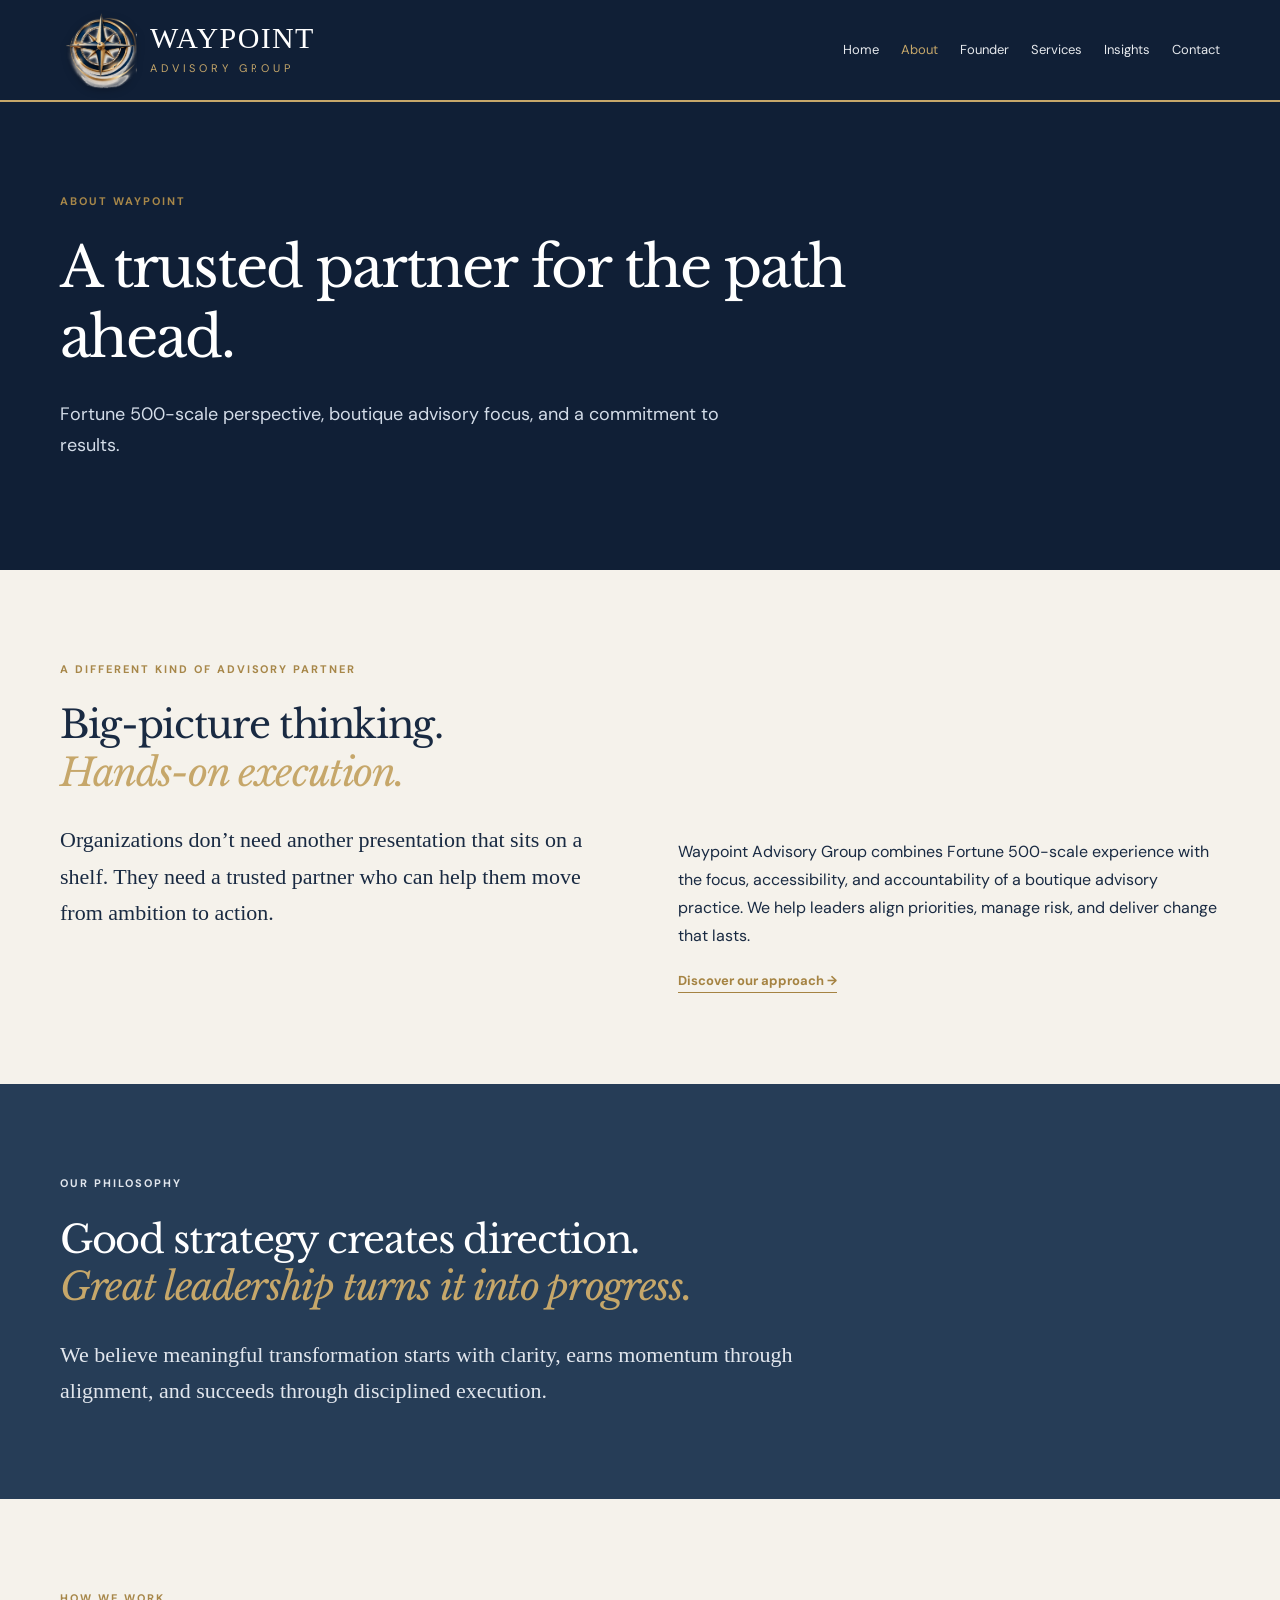
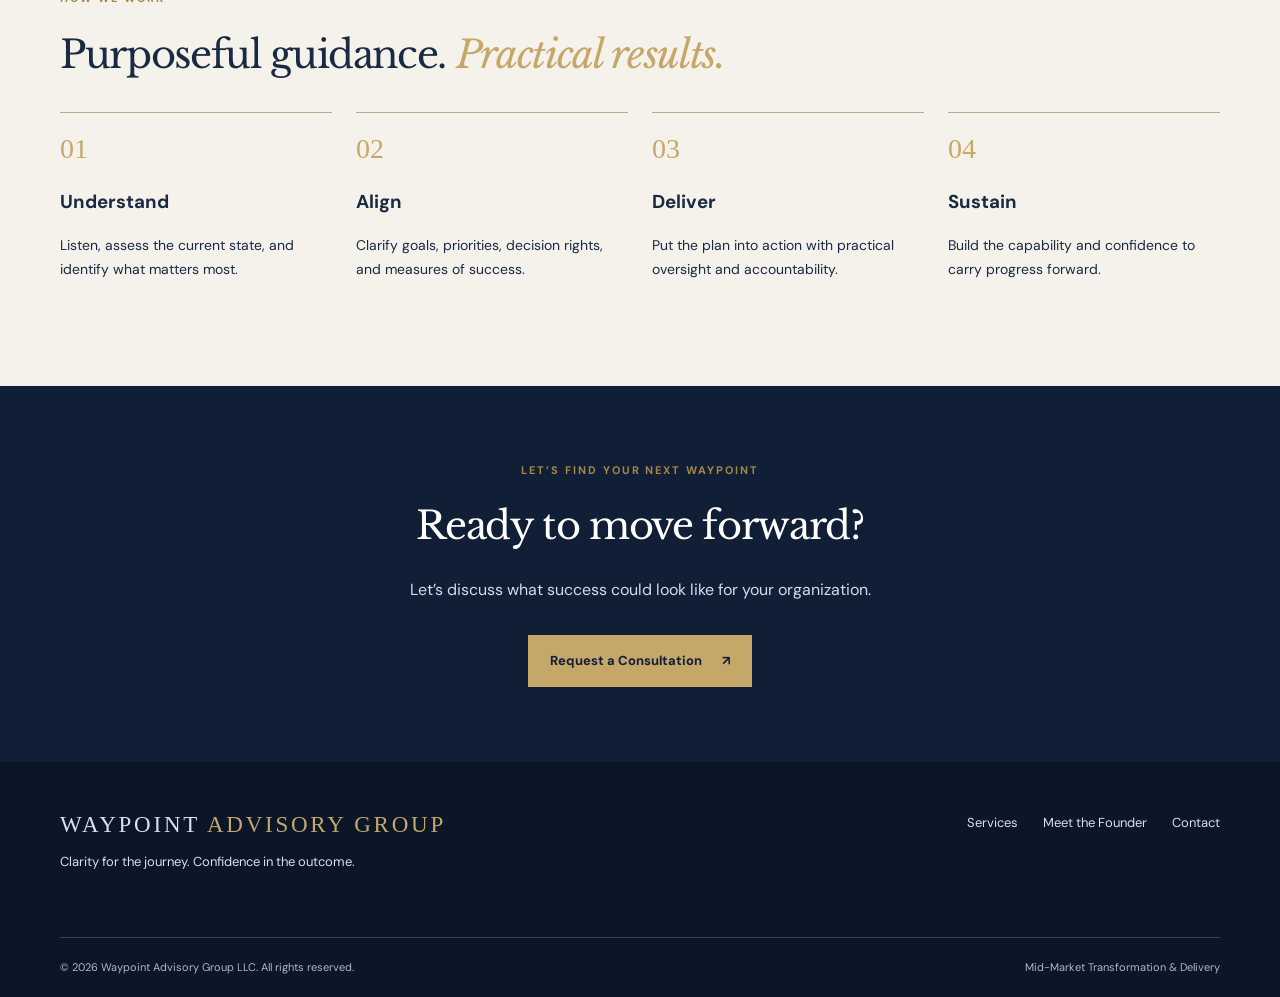
==== about.html @ d9dea349 "Add files via upload" ====
<!doctype html><html lang="en"><head><meta charset="utf-8"><meta name="viewport" content="width=device-width,initial-scale=1"><meta name="theme-color" content="#101f36"><meta name="description" content="Learn about the mission, philosophy and practical approach of Waypoint Advisory Group."><title>About Waypoint | Waypoint Advisory Group</title><link rel="icon" href="assets/favicon.svg" type="image/svg+xml"><link rel="stylesheet" href="styles.css"></head><body><a class="skip" href="#main">Skip to content</a><header class="header"><div class="wrap header-inner"><a class="brand" href="index.html" aria-label="Waypoint Advisory Group home"><img class="brand-compass" src="assets/waypoint-compass-navy-gold.png" alt="" aria-hidden="true"><span class="brand-type"><strong>WAYPOINT</strong><small>ADVISORY GROUP</small></span></a><button class="menu-toggle" aria-expanded="false" aria-controls="main-nav">Menu ☰</button><nav id="main-nav" aria-label="Main navigation"><a href="index.html" >Home</a><a href="about.html" aria-current="page">About</a><a href="founder.html" >Founder</a><a href="services.html" >Services</a><a href="insights.html" >Insights</a><a href="contact.html" >Contact</a></nav></div></header><main id="main"><section class="page-banner"><div class="wrap"><p class="eyebrow">ABOUT WAYPOINT</p><h1>A trusted partner for the path ahead.</h1><p>Fortune 500-scale perspective, boutique advisory focus, and a commitment to results.</p></div></section><section class="section "><div class="wrap"><p class="eyebrow">A DIFFERENT KIND OF ADVISORY PARTNER</p><h2>Big-picture thinking.<br><em>Hands-on execution.</em></h2><div class="two-col"><p class="statement">Organizations don’t need another presentation that sits on a shelf. They need a trusted partner who can help them move from ambition to action.</p><div><p>Waypoint Advisory Group combines Fortune 500-scale experience with the focus, accessibility, and accountability of a boutique advisory practice. We help leaders align priorities, manage risk, and deliver change that lasts.</p><a class="inline-link" href="about.html">Discover our approach →</a></div></div></div></section><section class="section dark"><div class="wrap"><p class="eyebrow">OUR PHILOSOPHY</p><h2>Good strategy creates direction.<br><em>Great leadership turns it into progress.</em></h2><p class="statement narrow">We believe meaningful transformation starts with clarity, earns momentum through alignment, and succeeds through disciplined execution.</p></div></section><section class="section "><div class="wrap"><p class="eyebrow">HOW WE WORK</p><h2>Purposeful guidance. <em>Practical results.</em></h2><div class="steps"><article><span>01</span><h3>Understand</h3><p>Listen, assess the current state, and identify what matters most.</p></article><article><span>02</span><h3>Align</h3><p>Clarify goals, priorities, decision rights, and measures of success.</p></article><article><span>03</span><h3>Deliver</h3><p>Put the plan into action with practical oversight and accountability.</p></article><article><span>04</span><h3>Sustain</h3><p>Build the capability and confidence to carry progress forward.</p></article></div></div></section><section class="cta"><div class="wrap"><p class="eyebrow">LET’S FIND YOUR NEXT WAYPOINT</p><h2>Ready to move forward?</h2><p>Let’s discuss what success could look like for your organization.</p><a class="btn" href="contact.html">Request a Consultation <span aria-hidden="true">↗</span></a></div></section></main><footer><div class="wrap footer-main"><div><div class="footer-title">WAYPOINT <span>ADVISORY GROUP</span></div><p>Clarity for the journey. Confidence in the outcome.</p></div><div><a href="services.html">Services</a><a href="founder.html">Meet the Founder</a><a href="contact.html">Contact</a></div></div><div class="wrap footer-bottom"><span>© <span id="year">2026</span> Waypoint Advisory Group LLC. All rights reserved.</span><span>Mid-Market Transformation & Delivery</span></div></footer><script src="script.js"></script></body></html>
---- styles.css ----
@import url('https://fonts.googleapis.com/css2?family=DM+Sans:wght@400;500;600;700&family=Libre+Baskerville:ital,wght@0,400;1,400&display=swap');
:root{--navy:#101f36;--navy2:#263d57;--gold:#c6a76a;--cream:#f5f2eb;--ink:#192a42;--muted:#58677a;--line:#ddd9d0}*{box-sizing:border-box}html{scroll-behavior:smooth}body{margin:0;font:16px/1.75 'DM Sans',Arial,sans-serif;color:var(--ink);background:var(--cream)}a{color:inherit;text-decoration:none}.wrap{width:min(1160px,calc(100% - 44px));margin:auto}.skip{position:absolute;left:-9999px}.skip:focus{left:12px;top:12px;background:white;padding:10px;z-index:100}.header{background:var(--navy);border-bottom:1px solid #ffffff25;position:relative;z-index:10}.header-inner{display:flex;align-items:center;justify-content:space-between;min-height:90px;gap:20px}.brand{display:flex;gap:12px;align-items:center;color:white}.mark{font-size:42px;color:var(--gold);line-height:1}.brand strong{display:block;font:24px Georgia,serif;letter-spacing:.16em;line-height:1.2}.brand small{display:block;font-size:10px;letter-spacing:.24em;color:var(--gold)}nav{display:flex;gap:22px;align-items:center}nav a{color:#e6e9ed;font-size:13px}nav a:hover,nav a[aria-current]{color:var(--gold)}.menu-toggle{display:none}h1,h2{font-family:'Libre Baskerville',Georgia,serif;font-weight:400;line-height:1.24;letter-spacing:-.035em}h1{font-size:clamp(38px,4.4vw,66px);margin:0 0 26px}h2{font-size:clamp(30px,3vw,46px);margin:0 0 26px}h1 em,h2 em{color:var(--gold);font-weight:400}.eyebrow{color:#a78749;font-size:11px;font-weight:700;letter-spacing:.18em;margin:0 0 22px}.hero,.page-banner{background:var(--navy);color:white}.hero{overflow:hidden}.hero-layout{display:grid;grid-template-columns:1.2fr .8fr;align-items:center;gap:45px;min-height:620px}.hero .lead{max-width:610px;color:#d3dce8;font-size:18px}.hero-visual{background:radial-gradient(circle at 50% 50%,#3b536c 0%,#101f36 69%);padding:32px;border-radius:50%;display:grid;place-items:center}.hero-visual img{width:100%;height:auto;object-fit:contain;mix-blend-mode:screen}.actions{display:flex;align-items:center;gap:28px;flex-wrap:wrap;margin:36px 0 50px}.btn{display:inline-flex;align-items:center;gap:20px;background:var(--gold);color:var(--navy);font-size:13px;font-weight:700;padding:15px 22px}.btn:hover{background:#dfc18b}.subtle-link{font-size:13px;border-bottom:1px solid #ffffff80;padding-bottom:4px}.proof{border-top:1px solid #ffffff40;padding-top:22px;display:flex;gap:36px}.proof>div{display:flex;align-items:center;gap:12px}.proof strong{font:32px Georgia,serif;color:var(--gold)}.proof span{font-size:12px;line-height:1.5;color:#d3dce8;max-width:160px}.section{padding:90px 0}.section.dark{background:var(--navy2);color:white}.section.dark p{color:#e1e6ed}.two-col{display:grid;grid-template-columns:1fr 1fr;gap:75px}.statement{font:22px/1.65 Georgia,serif;margin:0}.narrow{max-width:800px}.inline-link,.service-card a{color:#a58342;font-size:13px;font-weight:700;border-bottom:1px solid currentColor;padding-bottom:3px}.cards{display:grid;grid-template-columns:repeat(4,1fr);gap:16px;margin-top:38px}.service-card{background:white;color:var(--ink);padding:28px 24px;border-top:3px solid var(--gold);box-shadow:0 10px 30px #101f360b}.number{font:20px Georgia,serif;color:#b3975e}.service-card h3{font:21px/1.4 Georgia,serif;margin:25px 0 12px}.service-card p{font-size:13px;color:var(--muted);min-height:145px}.founder-feature{background:#e9e6df}.feature-grid,.bio-grid{display:grid;grid-template-columns:.8fr 1.2fr;gap:80px;align-items:center}.feature-grid>img,.portrait{width:100%;height:auto;max-height:540px;object-fit:cover;object-position:center 22%;box-shadow:18px 18px 0 #d7c6a7}.feature-grid p,.bio-grid p{color:var(--muted)}.book-feature{display:grid;grid-template-columns:.7fr 1.3fr;align-items:center;gap:85px;max-width:950px}.book-feature img{width:min(100%,310px);box-shadow:16px 16px 0 #d7c6a7}.book-feature p{max-width:560px}.coming{display:inline-block;font-size:11px;letter-spacing:.13em;font-weight:700;color:#a58342;margin-top:18px}.steps{display:grid;grid-template-columns:repeat(4,1fr);gap:24px;margin-top:34px}.steps article{border-top:1px solid #b6a98e;padding-top:20px}.steps span{color:var(--gold);font:28px Georgia,serif}.steps h3{margin-bottom:8px}.steps p{font-size:14px}.page-banner{padding:90px 0}.page-banner .wrap{max-width:1160px}.page-banner h1{max-width:850px}.page-banner p:last-child{color:#d3dce8;max-width:720px;font-size:18px}.cta{background:var(--navy);color:white;text-align:center;padding:75px 0}.cta p:not(.eyebrow){color:#d3dce8}.cta .btn{margin-top:15px}.contact-panel{max-width:740px;padding:40px;background:white;border-top:4px solid var(--gold)}.notice{background:#f5f2eb;padding:16px;font-size:14px}footer{background:#0b1628;color:#d9e0e9}.footer-main{padding:50px 0;display:flex;justify-content:space-between;gap:30px}.footer-title{font:23px Georgia,serif;letter-spacing:.12em}.footer-title span{color:var(--gold)}.footer-main p{font-size:13px}.footer-main>div:last-child{display:flex;gap:25px;font-size:13px}.footer-bottom{border-top:1px solid #ffffff30;padding:20px 0;display:flex;justify-content:space-between;gap:18px;font-size:11px;color:#adb9c8}@media(max-width:960px){.cards{grid-template-columns:repeat(2,1fr)}.hero-layout{grid-template-columns:1fr}.hero-visual{display:none}.hero-layout{min-height:auto;padding-top:80px;padding-bottom:80px}.feature-grid,.bio-grid{gap:35px}nav{gap:12px}}@media(max-width:700px){.header-inner{min-height:76px}.brand strong{font-size:19px}.mark{font-size:32px}.menu-toggle{display:block;background:transparent;border:1px solid #ffffff70;color:white;padding:7px 12px}nav{display:none;position:absolute;top:76px;left:0;right:0;background:var(--navy);padding:20px;flex-direction:column;align-items:stretch}nav.open{display:flex}.section{padding:60px 0}.page-banner{padding:65px 0}.two-col,.feature-grid,.bio-grid,.book-feature{grid-template-columns:1fr;gap:28px}.cards,.steps{grid-template-columns:1fr}.service-card p{min-height:0}.proof{flex-direction:column;gap:14px}.footer-main,.footer-bottom{flex-direction:column}.footer-main>div:last-child{flex-direction:column;gap:8px}.book-feature img{max-width:260px}.contact-panel{padding:24px}}
/* Refined navy and champagne gold identity, matching the approved homepage direction */
.header{border-bottom:2px solid var(--gold)}.header-inner{min-height:100px}.brand{gap:12px;flex-shrink:0}.brand-compass{width:78px;height:78px;object-fit:contain;filter:drop-shadow(0 2px 4px #0005)}.brand-type strong{font:30px/1.05 Georgia,serif;letter-spacing:.045em}.brand-type small{font-size:11px;letter-spacing:.35em;margin-top:6px}.hero-cream{background:linear-gradient(100deg,#f7f3ec 0%,#f7f3ec 53%,#eee8dc 100%);color:var(--navy)}.hero-cream .hero-layout{width:min(1480px,calc(100% - 60px));grid-template-columns:1.05fr .85fr 1fr;gap:0;min-height:610px;position:relative}.hero-cream .hero-copy{position:relative;z-index:2;padding:65px 0 35px 16px}.hero-cream h1{font-size:clamp(42px,4.3vw,75px);line-height:1.1;margin-bottom:18px}.hero-cream h1 em{color:#ac8242;font-style:normal}.hero-cream .eyebrow{font-size:10px;letter-spacing:.14em}.hero-cream .lead{color:#39485c;max-width:480px;font-size:18px;line-height:1.65}.hero-cream .subtle-link{border-color:#7c8490}.hero-cream .proof{border-color:#d5c8b3;margin-top:0}.hero-cream .proof span{color:#4c5c70}.hero-cream .hero-visual{display:flex;background:none;border-radius:0;padding:0;position:relative;z-index:1;margin-left:-22px;margin-right:-45px}.hero-cream .hero-compass{width:100%;max-width:490px;mix-blend-mode:multiply;filter:drop-shadow(0 15px 20px #6d5a3928)}.hero-portrait{position:relative;min-height:610px;overflow:hidden}.hero-portrait>img{width:100%;height:100%;position:absolute;inset:0;object-fit:cover;object-position:center 24%}.hero-quote{position:absolute;right:0;bottom:0;left:0;background:linear-gradient(120deg,#101f36f2,#101f36);border-top:2px solid var(--gold);color:#fff;text-align:right;padding:23px 26px}.hero-quote em{font:italic 17px/1.5 Georgia,serif}.hero-quote span{display:block;font-size:12px;letter-spacing:.14em;margin-top:10px}.hero-quote small{color:var(--gold);font-size:10px}.hero-cream .actions{margin:28px 0 32px}.hero-cream .btn{border-radius:40px;box-shadow:0 7px 17px #57411e30}.hero-cream .proof strong{color:#a77c3b}
@media(max-width:1100px){.hero-cream .hero-layout{grid-template-columns:1.1fr .8fr;gap:12px}.hero-cream .hero-visual{display:none}.hero-portrait{min-height:570px}.brand-type strong{font-size:25px}.brand-compass{width:65px;height:65px}}
@media(max-width:700px){.header-inner{min-height:78px}.brand-compass{width:53px;height:53px}.brand-type strong{font-size:19px}.brand-type small{font-size:8px;letter-spacing:.2em}.hero-cream .hero-layout{width:min(100% - 32px,550px);grid-template-columns:1fr;gap:0;padding:0}.hero-cream .hero-copy{padding:50px 0 32px}.hero-cream h1{font-size:clamp(40px,10vw,58px)}.hero-cream .hero-portrait{min-height:390px}.hero-cream .hero-portrait>img{object-position:center 20%}.hero-cream .proof{flex-direction:row;gap:15px}.hero-cream .proof>div{align-items:flex-start;flex-direction:column}.hero-cream .proof strong{font-size:25px}.hero-cream .actions{gap:18px}.hero-cream .hero-quote{padding:14px 20px}}
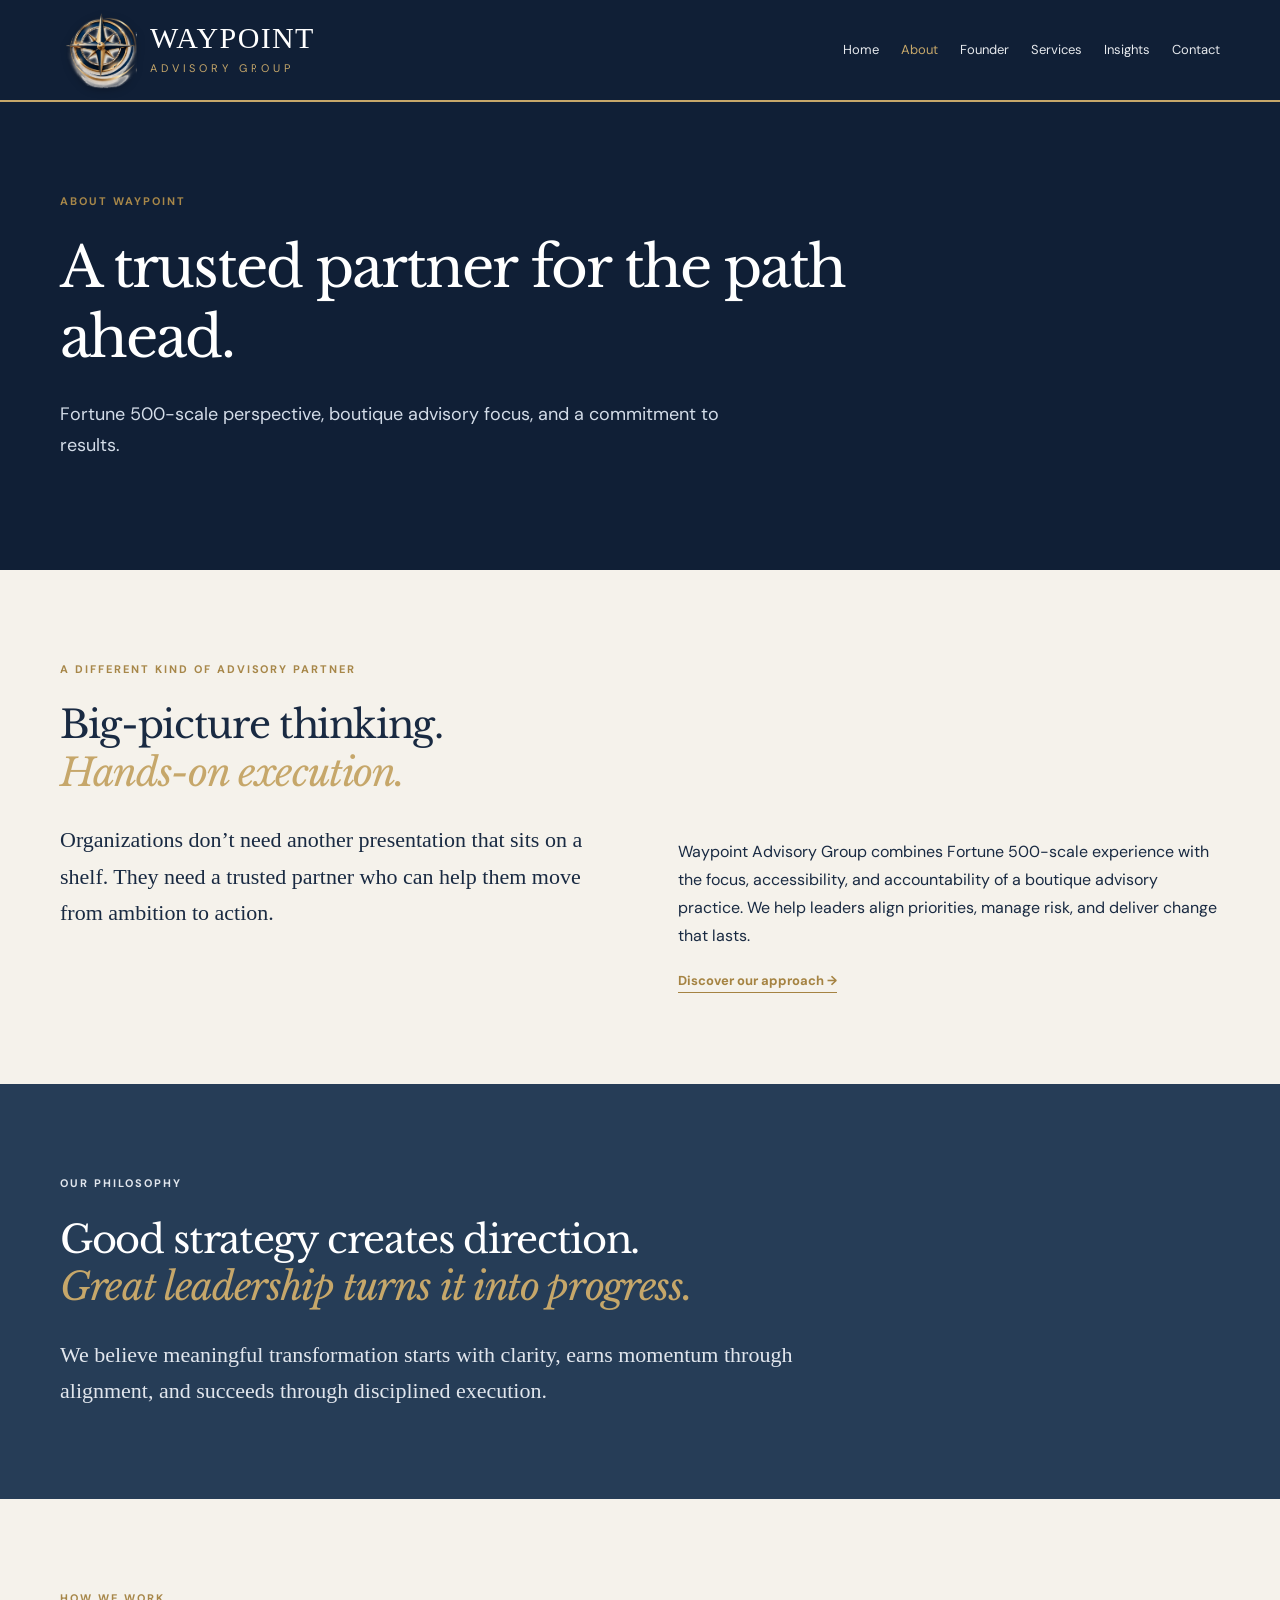
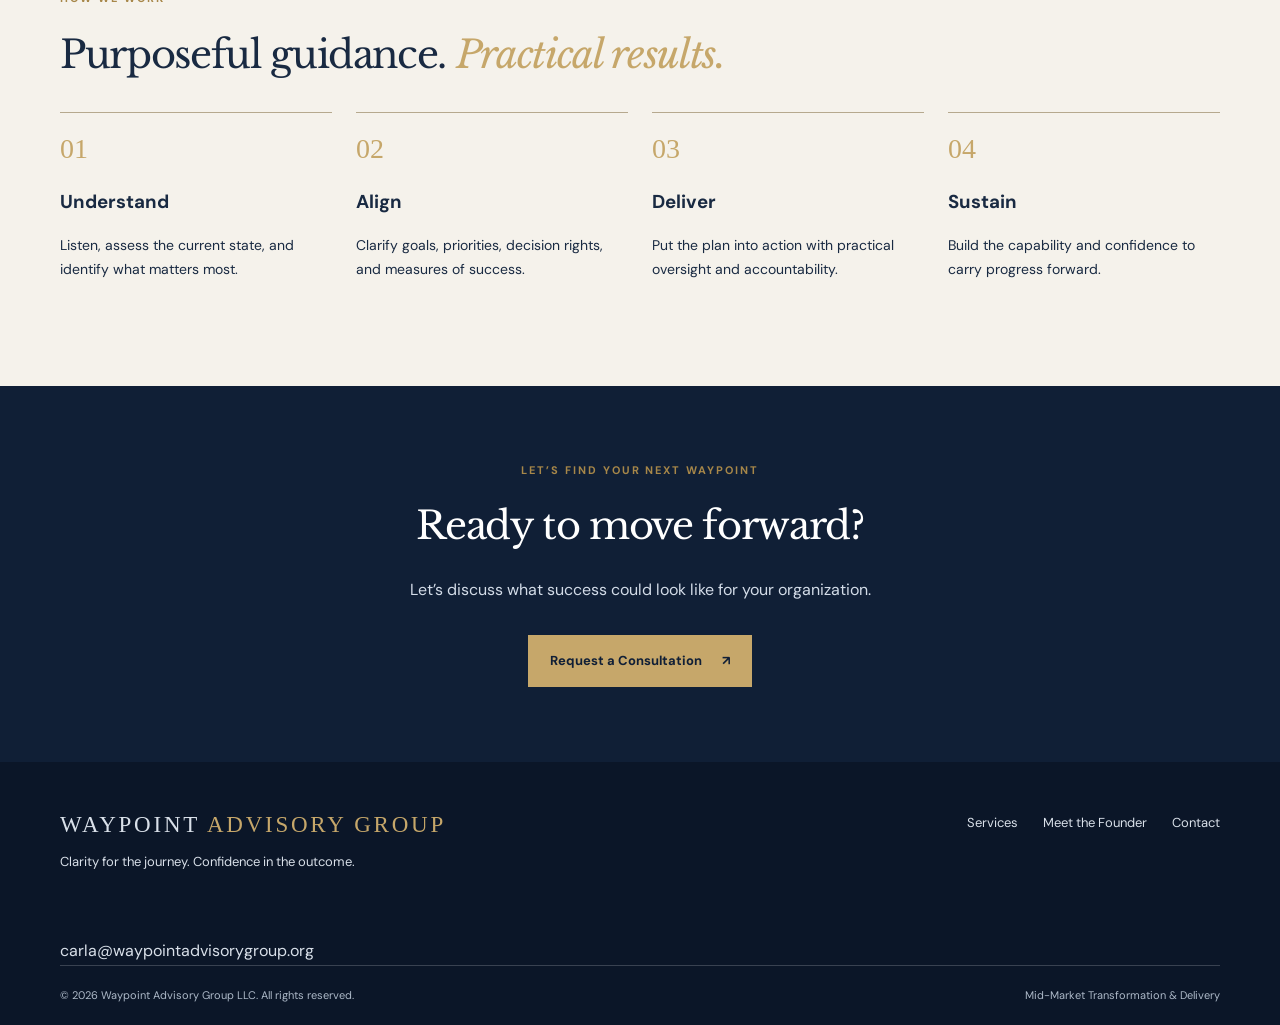
==== commit d8e0498c: "Add official Waypoint contact email to footer" ====
--- a/about.html
+++ b/about.html
@@ -1 +1 @@
-<!doctype html><html lang="en"><head><meta charset="utf-8"><meta name="viewport" content="width=device-width,initial-scale=1"><meta name="theme-color" content="#101f36"><meta name="description" content="Learn about the mission, philosophy and practical approach of Waypoint Advisory Group."><title>About Waypoint | Waypoint Advisory Group</title><link rel="icon" href="assets/favicon.svg" type="image/svg+xml"><link rel="stylesheet" href="styles.css"></head><body><a class="skip" href="#main">Skip to content</a><header class="header"><div class="wrap header-inner"><a class="brand" href="index.html" aria-label="Waypoint Advisory Group home"><img class="brand-compass" src="assets/waypoint-compass-navy-gold.png" alt="" aria-hidden="true"><span class="brand-type"><strong>WAYPOINT</strong><small>ADVISORY GROUP</small></span></a><button class="menu-toggle" aria-expanded="false" aria-controls="main-nav">Menu ☰</button><nav id="main-nav" aria-label="Main navigation"><a href="index.html" >Home</a><a href="about.html" aria-current="page">About</a><a href="founder.html" >Founder</a><a href="services.html" >Services</a><a href="insights.html" >Insights</a><a href="contact.html" >Contact</a></nav></div></header><main id="main"><section class="page-banner"><div class="wrap"><p class="eyebrow">ABOUT WAYPOINT</p><h1>A trusted partner for the path ahead.</h1><p>Fortune 500-scale perspective, boutique advisory focus, and a commitment to results.</p></div></section><section class="section "><div class="wrap"><p class="eyebrow">A DIFFERENT KIND OF ADVISORY PARTNER</p><h2>Big-picture thinking.<br><em>Hands-on execution.</em></h2><div class="two-col"><p class="statement">Organizations don’t need another presentation that sits on a shelf. They need a trusted partner who can help them move from ambition to action.</p><div><p>Waypoint Advisory Group combines Fortune 500-scale experience with the focus, accessibility, and accountability of a boutique advisory practice. We help leaders align priorities, manage risk, and deliver change that lasts.</p><a class="inline-link" href="about.html">Discover our approach →</a></div></div></div></section><section class="section dark"><div class="wrap"><p class="eyebrow">OUR PHILOSOPHY</p><h2>Good strategy creates direction.<br><em>Great leadership turns it into progress.</em></h2><p class="statement narrow">We believe meaningful transformation starts with clarity, earns momentum through alignment, and succeeds through disciplined execution.</p></div></section><section class="section "><div class="wrap"><p class="eyebrow">HOW WE WORK</p><h2>Purposeful guidance. <em>Practical results.</em></h2><div class="steps"><article><span>01</span><h3>Understand</h3><p>Listen, assess the current state, and identify what matters most.</p></article><article><span>02</span><h3>Align</h3><p>Clarify goals, priorities, decision rights, and measures of success.</p></article><article><span>03</span><h3>Deliver</h3><p>Put the plan into action with practical oversight and accountability.</p></article><article><span>04</span><h3>Sustain</h3><p>Build the capability and confidence to carry progress forward.</p></article></div></div></section><section class="cta"><div class="wrap"><p class="eyebrow">LET’S FIND YOUR NEXT WAYPOINT</p><h2>Ready to move forward?</h2><p>Let’s discuss what success could look like for your organization.</p><a class="btn" href="contact.html">Request a Consultation <span aria-hidden="true">↗</span></a></div></section></main><footer><div class="wrap footer-main"><div><div class="footer-title">WAYPOINT <span>ADVISORY GROUP</span></div><p>Clarity for the journey. Confidence in the outcome.</p></div><div><a href="services.html">Services</a><a href="founder.html">Meet the Founder</a><a href="contact.html">Contact</a></div></div><div class="wrap footer-bottom"><span>© <span id="year">2026</span> Waypoint Advisory Group LLC. All rights reserved.</span><span>Mid-Market Transformation & Delivery</span></div></footer><script src="script.js"></script></body></html>+<!doctype html><html lang="en"><head><meta charset="utf-8"><meta name="viewport" content="width=device-width,initial-scale=1"><meta name="theme-color" content="#101f36"><meta name="description" content="Learn about the mission, philosophy and practical approach of Waypoint Advisory Group."><title>About Waypoint | Waypoint Advisory Group</title><link rel="icon" href="assets/favicon.svg" type="image/svg+xml"><link rel="stylesheet" href="styles.css"></head><body><a class="skip" href="#main">Skip to content</a><header class="header"><div class="wrap header-inner"><a class="brand" href="index.html" aria-label="Waypoint Advisory Group home"><img class="brand-compass" src="assets/waypoint-compass-navy-gold.png" alt="" aria-hidden="true"><span class="brand-type"><strong>WAYPOINT</strong><small>ADVISORY GROUP</small></span></a><button class="menu-toggle" aria-expanded="false" aria-controls="main-nav">Menu ☰</button><nav id="main-nav" aria-label="Main navigation"><a href="index.html" >Home</a><a href="about.html" aria-current="page">About</a><a href="founder.html" >Founder</a><a href="services.html" >Services</a><a href="insights.html" >Insights</a><a href="contact.html" >Contact</a></nav></div></header><main id="main"><section class="page-banner"><div class="wrap"><p class="eyebrow">ABOUT WAYPOINT</p><h1>A trusted partner for the path ahead.</h1><p>Fortune 500-scale perspective, boutique advisory focus, and a commitment to results.</p></div></section><section class="section "><div class="wrap"><p class="eyebrow">A DIFFERENT KIND OF ADVISORY PARTNER</p><h2>Big-picture thinking.<br><em>Hands-on execution.</em></h2><div class="two-col"><p class="statement">Organizations don’t need another presentation that sits on a shelf. They need a trusted partner who can help them move from ambition to action.</p><div><p>Waypoint Advisory Group combines Fortune 500-scale experience with the focus, accessibility, and accountability of a boutique advisory practice. We help leaders align priorities, manage risk, and deliver change that lasts.</p><a class="inline-link" href="about.html">Discover our approach →</a></div></div></div></section><section class="section dark"><div class="wrap"><p class="eyebrow">OUR PHILOSOPHY</p><h2>Good strategy creates direction.<br><em>Great leadership turns it into progress.</em></h2><p class="statement narrow">We believe meaningful transformation starts with clarity, earns momentum through alignment, and succeeds through disciplined execution.</p></div></section><section class="section "><div class="wrap"><p class="eyebrow">HOW WE WORK</p><h2>Purposeful guidance. <em>Practical results.</em></h2><div class="steps"><article><span>01</span><h3>Understand</h3><p>Listen, assess the current state, and identify what matters most.</p></article><article><span>02</span><h3>Align</h3><p>Clarify goals, priorities, decision rights, and measures of success.</p></article><article><span>03</span><h3>Deliver</h3><p>Put the plan into action with practical oversight and accountability.</p></article><article><span>04</span><h3>Sustain</h3><p>Build the capability and confidence to carry progress forward.</p></article></div></div></section><section class="cta"><div class="wrap"><p class="eyebrow">LET’S FIND YOUR NEXT WAYPOINT</p><h2>Ready to move forward?</h2><p>Let’s discuss what success could look like for your organization.</p><a class="btn" href="contact.html">Request a Consultation <span aria-hidden="true">↗</span></a></div></section></main><footer><div class="wrap footer-main"><div><div class="footer-title">WAYPOINT <span>ADVISORY GROUP</span></div><p>Clarity for the journey. Confidence in the outcome.</p></div><div><a href="services.html">Services</a><a href="founder.html">Meet the Founder</a><a href="contact.html">Contact</a></div></div><div class="wrap footer-contact"><a href="mailto:carla@waypointadvisorygroup.org">carla@waypointadvisorygroup.org</a></div><div class="wrap footer-bottom"><span>© <span id="year">2026</span> Waypoint Advisory Group LLC. All rights reserved.</span><span>Mid-Market Transformation & Delivery</span></div></footer><script src="script.js"></script></body></html>
